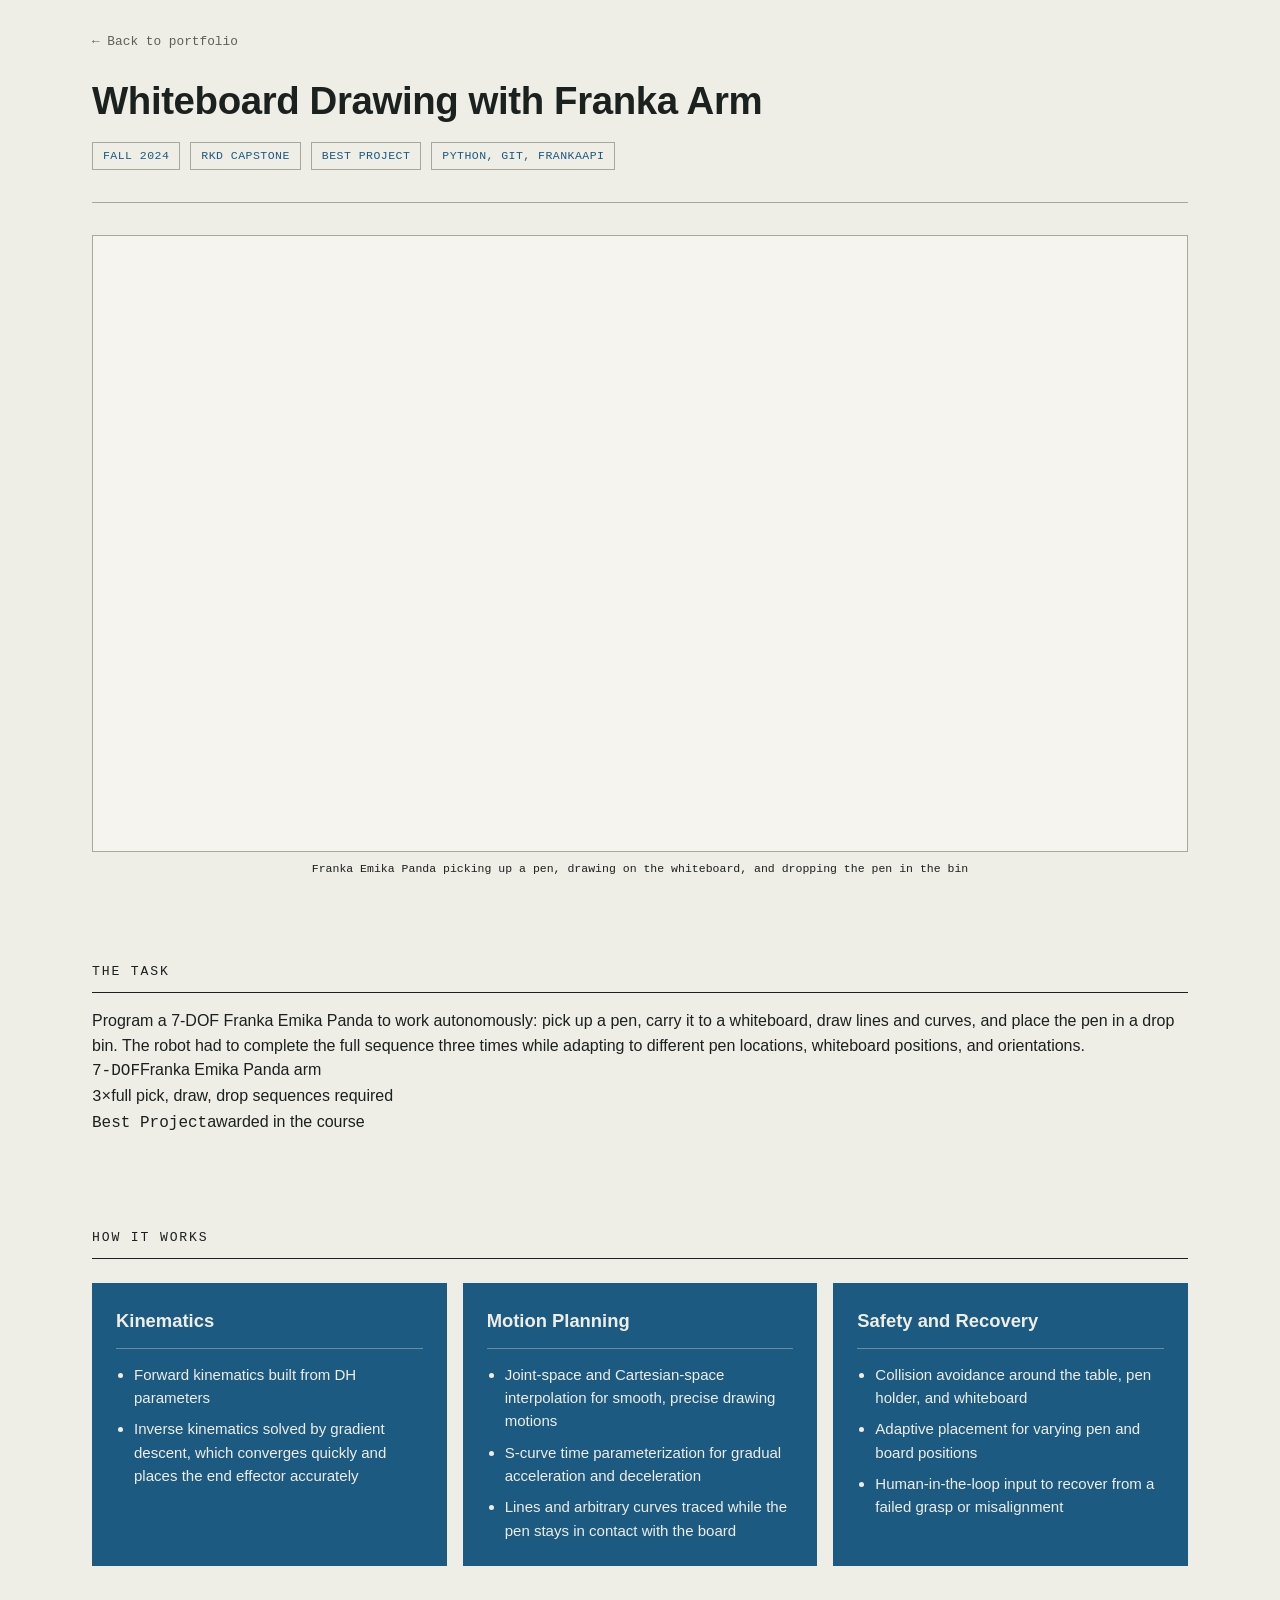
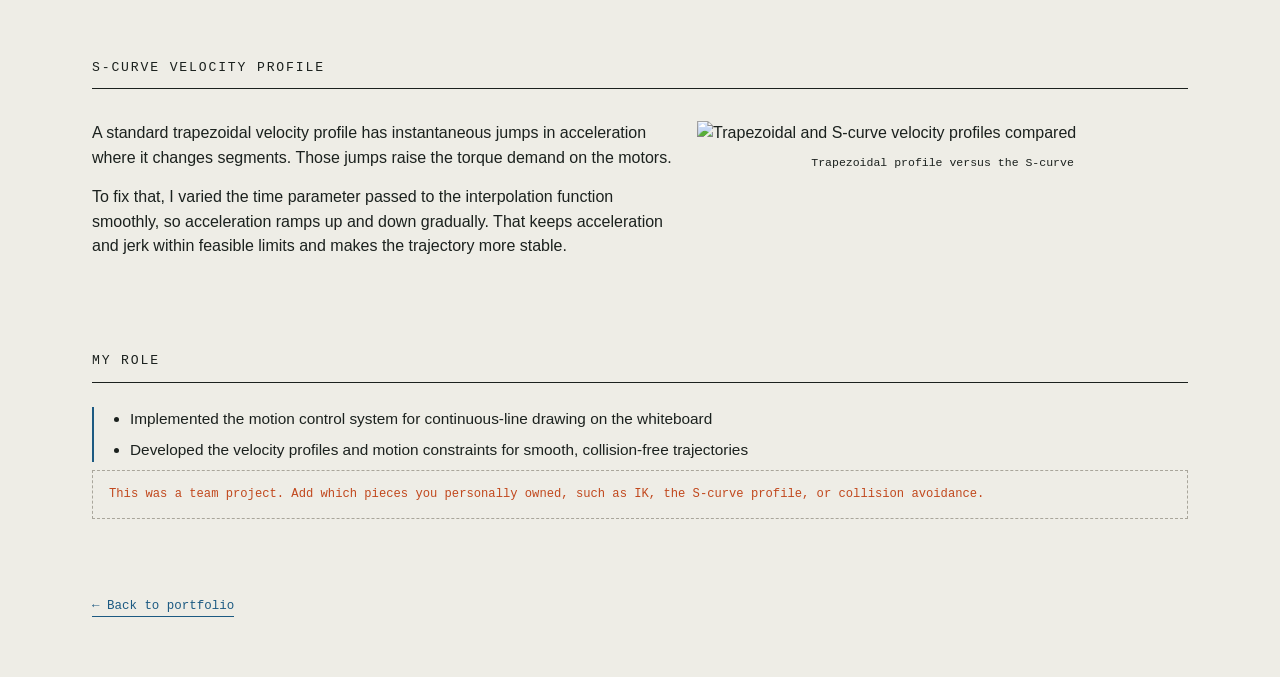
==== franka.html @ f20b1204 "updates" ====
<!DOCTYPE html>
<html lang="en">
<head>
<meta charset="UTF-8">
<meta name="viewport" content="width=device-width, initial-scale=1.0">
<title>Whiteboard Drawing with Franka Arm — Varun Sureka</title>
<!-- Copy the font <link> from your gantry.html here so the fonts match -->
<link rel="stylesheet" href="styles.css">
<!--
MEDIA to add in assets/franka/:
  trapezoidal_profile.png   from docs/ in your repo (trapezoidal vs S-curve diagram)
The demo video is embedded from YouTube, so it needs no local file.
-->
</head>
<body>

<div class="wrap wrap-wide">
  <a class="case-back mono" href="index.html">← Back to portfolio</a>

  <div class="case-header">
    <h1 class="case-title">Whiteboard Drawing with Franka Arm</h1>
    <div class="case-tags">
      <span class="case-tag">Fall 2024</span>
      <span class="case-tag">RKD Capstone</span>
      <span class="case-tag">Best Project</span>
      <span class="case-tag">Python, Git, FrankaAPI</span>
    </div>
  </div>

  <figure class="case-hero-figure">
    <div class="case-hero">
      <iframe src="https://www.youtube.com/embed/k4Xcv1jUgHI" title="Franka arm whiteboard drawing demo" style="width:100%; height:100%; border:0;" loading="lazy" allowfullscreen></iframe>
    </div>
    <figcaption class="schematic-caption">Franka Emika Panda picking up a pen, drawing on the whiteboard, and dropping the pen in the bin</figcaption>
  </figure>

  <div class="case-section">
    <div class="section-title-wrap"><div class="section-title">The Task</div><div class="rule"></div></div>
    <div class="case-prose">
      <p>Program a 7-DOF Franka Emika Panda to work autonomously: pick up a pen, carry it to a whiteboard, draw lines and curves, and place the pen in a drop bin. The robot had to complete the full sequence three times while adapting to different pen locations, whiteboard positions, and orientations.</p>
    </div>
    <div class="specs">
      <div class="spec"><span class="spec-value mono">7-DOF</span><span class="spec-label">Franka Emika Panda arm</span></div>
      <div class="spec"><span class="spec-value mono">3×</span><span class="spec-label">full pick, draw, drop sequences required</span></div>
      <div class="spec"><span class="spec-value mono">Best Project</span><span class="spec-label">awarded in the course</span></div>
    </div>
  </div>

  <div class="case-section">
    <div class="section-title-wrap"><div class="section-title">How It Works</div><div class="rule"></div></div>
    <div class="case-cols">

      <div class="case-card">
        <h3 class="case-card-title">Kinematics</h3>
        <ul>
          <li>Forward kinematics built from DH parameters</li>
          <li>Inverse kinematics solved by gradient descent, which converges quickly and places the end effector accurately</li>
        </ul>
      </div>

      <div class="case-card">
        <h3 class="case-card-title">Motion Planning</h3>
        <ul>
          <li>Joint-space and Cartesian-space interpolation for smooth, precise drawing motions</li>
          <li>S-curve time parameterization for gradual acceleration and deceleration</li>
          <li>Lines and arbitrary curves traced while the pen stays in contact with the board</li>
        </ul>
      </div>

      <div class="case-card">
        <h3 class="case-card-title">Safety and Recovery</h3>
        <ul>
          <li>Collision avoidance around the table, pen holder, and whiteboard</li>
          <li>Adaptive placement for varying pen and board positions</li>
          <li>Human-in-the-loop input to recover from a failed grasp or misalignment</li>
        </ul>
      </div>

    </div>
  </div>

  <div class="case-section">
    <div class="section-title-wrap"><div class="section-title">S-Curve Velocity Profile</div><div class="rule"></div></div>
    <div class="case-media-row">
      <div class="case-prose">
        <p>A standard trapezoidal velocity profile has instantaneous jumps in acceleration where it changes segments. Those jumps raise the torque demand on the motors.</p>
        <p>To fix that, I varied the time parameter passed to the interpolation function smoothly, so acceleration ramps up and down gradually. That keeps acceleration and jerk within feasible limits and makes the trajectory more stable.</p>
      </div>
      <figure class="schematic-figure">
        <img src="assets/franka/trapezoidal_profile.png" alt="Trapezoidal and S-curve velocity profiles compared">
        <figcaption class="schematic-caption">Trapezoidal profile versus the S-curve</figcaption>
      </figure>
    </div>
  </div>

  <div class="case-section">
    <div class="section-title-wrap"><div class="section-title">My Role</div><div class="rule"></div></div>
    <div class="case-role-box">
      <ul class="entry-bullets">
        <li>Implemented the motion control system for continuous-line drawing on the whiteboard</li>
        <li>Developed the velocity profiles and motion constraints for smooth, collision-free trajectories</li>
      </ul>
    </div>
    <div class="case-placeholder-note">This was a team project. Add which pieces you personally owned, such as IK, the S-curve profile, or collision avoidance.</div>
  </div>

  <div class="case-footer-nav">
    <a class="case-link" href="index.html">← Back to portfolio</a>
  </div>

</div>

</body>
</html>
---- styles.css ----
:root {
    --paper: #EEEDE6;
    --paper-raised: #F5F4EF;
    --ink: #1B211E;
    --graphite: #5B6259;
    --blueprint: #1C5A82;
    --signal: #C1481D;
    --line: #C9C6BB;
    --line-strong: #A9A69B;
    --fsae-tile-background: #A6192e;
    --slam-tile-background: #D8D3E6;

  }
  * { box-sizing: border-box; }
  html { scroll-behavior: smooth; }
  body { margin: 0; background: var(--paper); color: var(--ink); font-family: 'Calibri', sans-serif; font-size: 16px; line-height: 1.55; -webkit-font-smoothing: antialiased; }
  a { color: inherit; }
  a:focus-visible, button:focus-visible { outline: 2px solid var(--blueprint); outline-offset: 3px; }
  .wrap { max-width: 900px; margin: 0 auto; padding: 0 32px; }
  .mono { font-family: 'IBM Plex Mono', monospace; }
section-title-wrap
  header { padding: 48px 0 32px; border-bottom: 1px solid var(--line-strong); }
  .title-block { display: flex; justify-content: space-between; align-items: flex-end; gap: 24px; flex-wrap: wrap; }
  h1 { font-family: 'Calibri', sans-serif; font-weight: 600; font-size: clamp(1.9rem, 4.5vw, 2.5rem); margin: 0 0 4px; letter-spacing: -0.01em; }
  .degree-line { color: var(--graphite); font-size: 0.92rem; }
  .meta-strip { text-align: right; font-family: 'IBM Plex Mono', monospace; font-size: 0.8rem; color: var(--graphite); line-height: 1.9; }
  .meta-strip a { text-decoration: none; border-bottom: 1px solid var(--line-strong); }
  .meta-strip a:hover { border-color: var(--blueprint); color: var(--blueprint); }

  /* --- education (resume-style two-column rows, left-aligned) --- */
  .edu-wrap { padding: 22px 0; border-bottom: 1px solid var(--line-strong); }
  .edu-row { display: grid; grid-template-columns: 1fr auto; gap: 12px; margin-bottom: 4px; }
  .edu-row:last-child { margin-bottom: 0; }
  .edu-school { font-family: 'Calibri', sans-serif; font-weight: 600; font-size: 1rem; color: var(--ink); }
  .edu-location { font-size: 0.78rem; color: var(--graphite); }
  .edu-degree { font-size: 0.92rem; color: var(--ink); }
  .edu-dates { font-size: 0.78rem; color: var(--graphite); white-space: nowrap; }
  @media (max-width: 500px) { .edu-row { grid-template-columns: 1fr; gap: 2px; } }

  /* --- index / table of contents --- */
  .index-wrap { padding: 20px 0 8px; border-bottom: 1px solid var(--line-strong); }
  .index-label { font-family: 'IBM Plex Mono', monospace; font-size: 0.72rem; letter-spacing: 0.12em; text-transform: uppercase; color: var(--graphite); margin-bottom: 14px; }
  .index-group-label { font-family: 'IBM Plex Mono', monospace; font-size: 0.7rem; letter-spacing: 0.1em; text-transform: uppercase; color: var(--blueprint); margin: 18px 0 2px; }
  .index-group-label:first-of-type { margin-top: 0; }
  .index-row { display: grid; grid-template-columns: auto 1fr auto; gap: 14px; align-items: baseline; padding: 9px 0; border-top: 1px solid var(--line); text-decoration: none; }
  .index-group-label + .index-row { border-top: none; }
  .index-title { font-size: 0.94rem; color: var(--ink); white-space: nowrap; }
  .index-subtitle { font-size: 0.85rem; color: var(--graphite); text-align: right; }
  .index-title, .index-subtitle { transition: color 0.15s ease; }
  .index-row:hover .index-title,
  .index-row:hover .index-subtitle,
  .index-row:focus-visible .index-title,
  .index-row:focus-visible .index-subtitle { color: var(--signal); }
  .index-headline { font-family: 'IBM Plex Mono', monospace; font-size: 0.76rem; color: var(--signal); text-align: right; white-space: nowrap; }

  .section-title-wrap { padding: 44px 0 16px; }
  .wrap:has(> .section-title-wrap) + .wrap > .exp-entry,
  .wrap:has(> .section-title-wrap) + .wrap > .entry { padding-top: 0; }
  .section-title { font-family: 'IBM Plex Mono', monospace; font-size: 0.82rem; font-weight: 500; letter-spacing: 0.14em; text-transform: uppercase; color: var(--ink); margin: 0 0 10px; }
  .section-title-wrap .rule { height: 1px; background: var(--ink); }

  /* --- experience: single-column, bullet-forward --- */
  .exp-entry { padding: 36px 0; border-bottom: 1px solid var(--line); }
  .exp-entry:last-of-type { border-bottom: none; }
  .exp-title { font-family: 'Calibri', sans-serif; font-weight: 600; font-size: 1.25rem; margin: 0; }
  .exp-head { position: relative; padding-right: 150px; margin-bottom: 2px; }
  .exp-meta { position: absolute; top: 0; right: 0; display: flex; flex-direction: column; align-items: flex-end; gap: 3px; }
  .exp-duration { font-family: 'IBM Plex Mono', monospace; font-size: 0.76rem; color: var(--graphite); white-space: nowrap; }
  .exp-location { font-family: 'IBM Plex Mono', monospace; font-size: 0.72rem; color: var(--graphite); white-space: nowrap; }
  .exp-org { color: var(--blueprint); font-family: 'IBM Plex Mono', monospace; font-size: 0.8rem; margin-bottom: 16px; }

  /* --- projects: two-column with schematic --- */
  .entry { padding: 36px 0; border-bottom: 1px solid var(--line); }
  .entry:last-of-type { border-bottom: none; }
  .entry-head { display: grid; grid-template-columns: 1fr auto; align-items: baseline; gap: 16px; margin-bottom: 2px; }
  .entry-name { font-family: 'Calibri', sans-serif; font-weight: 600; font-size: 1.25rem; margin: 0; }
  .entry-duration { font-family: 'IBM Plex Mono', monospace; font-size: 0.76rem; color: var(--graphite); white-space: nowrap; }
  .entry-org { color: var(--blueprint); font-family: 'IBM Plex Mono', monospace; font-size: 0.8rem; margin-bottom: 16px; }
  .entry-body { display: grid; grid-template-columns: 0.85fr 1.15fr; gap: 30px; align-items: start; }
  @media (max-width: 720px) { .entry-body { grid-template-columns: 1fr; } .index-row { grid-template-columns: 1fr; gap: 3px; } .index-subtitle, .index-headline { text-align: left; } }
  .schematic { border: 1px solid var(--line-strong); background: var(--paper-raised); aspect-ratio: 4 / 3; display: flex; align-items: center; justify-content: center; position: relative; }
  .schematic svg { width: 78%; height: 78%; }
  .schematic img { width: 100%; height: 100%; object-fit: cover; display: block; }
  .schematic-label { position: absolute; bottom: 8px; left: 10px; font-family: 'IBM Plex Mono', monospace; font-size: 0.66rem; color: var(--ink); }
  .schematic-figure { margin: 0; }
  .schematic-caption { margin-top: 8px; text-align: center; font-family: 'IBM Plex Mono', monospace; font-size: 0.72rem; color: var(--ink); }
  .entry-bullets { margin: 0; padding-left: 18px; }
  .entry-bullets li { margin-bottom: 8px; color: var(--ink); font-size: 0.96rem; }
  .entry-bullets li:last-child { margin-bottom: 0; }

  .leadership-entry { padding: 24px 0; }
  .leadership-head { display: grid; grid-template-columns: 1fr auto; gap: 16px; align-items: baseline; margin-bottom: 4px; }
  .leadership-title { font-family: 'Calibri', sans-serif; font-weight: 600; font-size: 1.1rem; margin: 0; }
  .leadership-org { color: var(--graphite); font-size: 0.92rem; }

  .skills-section { padding: 32px 0 48px; }
  .skills-grid { display: grid; grid-template-columns: repeat(auto-fit, minmax(220px, 1fr)); gap: 28px; }
  .skill-group-label { font-family: 'IBM Plex Mono', monospace; font-size: 0.72rem; color: var(--blueprint); margin-bottom: 8px; }
  .skill-group-items { color: var(--ink); font-size: 0.95rem; line-height: 1.8; }

  footer { padding: 40px 0 64px; display: flex; justify-content: space-between; align-items: center; flex-wrap: wrap; gap: 16px; }
  .footer-note { color: var(--graphite); font-size: 0.85rem; font-family: 'IBM Plex Mono', monospace; }
  .resume-link { text-decoration: none; font-family: 'Calibri', sans-serif; font-weight: 600; font-size: 0.95rem; color: var(--ink); border: 1px solid var(--ink); padding: 10px 20px; display: inline-block; transition: background 0.15s ease, color 0.15s ease; }
  .resume-link:hover { background: var(--ink); color: var(--paper); }
  @media (prefers-reduced-motion: reduce) { html { scroll-behavior: auto; } .resume-link { transition: none; } .index-title, .index-subtitle { transition: none; } }

/* ============================================================
   CASE STUDY PAGES
   ============================================================ */

.wrap-wide { max-width: 1160px; }
.case-hero-figure { margin: 32px 0; }
.case-hero-figure .case-hero { margin: 0; }

.case-cols { display: grid; grid-template-columns: repeat(3, minmax(0, 1fr)); gap: 16px; margin-top: 8px; }
.case-cols-2 { grid-template-columns: repeat(2, minmax(0, 1fr)); }
.case-steps { gap: 40px; }
.case-steps .case-card { position: relative; }
.case-steps .case-card:not(:last-child)::after {
  content: "→"; position: absolute; right: -32px; top: 50%; transform: translateY(-50%);
  width: 24px; text-align: center; font-size: 1.6rem; color: var(--blueprint);
}
.case-loop-note { margin: 14px 0 0; text-align: center; font-family: 'IBM Plex Mono', monospace; font-size: 0.78rem; color: var(--graphite); }

@media (max-width: 720px) {
  .case-steps .case-card:not(:last-child)::after {
    content: "↓"; right: auto; left: 50%; top: auto; bottom: -34px; transform: translateX(-50%);
  }
}
.case-card { background: var(--blueprint); color: var(--paper); padding: 24px; }
.case-card--ink { background: var(--ink); }
.case-card-lg { padding: 32px; }
.case-card-title { font-family: 'Space Grotesk', sans-serif; font-weight: 600; font-size: 1.15rem; margin: 0 0 14px; padding-bottom: 12px; border-bottom: 1px solid rgba(238, 237, 230, 0.35); }
.case-card ul { margin: 0; padding-left: 18px; }
.case-card li { margin-bottom: 8px; font-size: 0.94rem; }
.case-card li:last-child { margin-bottom: 0; }
.case-card-figs { 
  display: grid; 
  grid-template-columns: 1fr 1fr; 
  gap: 12px; 
  margin-top: 18px; 
}

.case-card-figs figure {
  margin: 0; /* Removes browser default margins on figures */
}

.case-card-figs img { 
  width: 100%; 
  object-fit: contain; /* or cover, depending on what looks best for your graphs */
  display: block; 
  background: var(--paper-raised); 
  border: 1px solid var(--line-strong); /* Optional: adds a nice border to match your schematic style */
}

.case-media-row { display: grid; grid-template-columns: minmax(0, 1.2fr) minmax(0, 1fr); gap: 16px; margin-top: 16px; align-items: start; }

@media (max-width: 720px) {
  .case-cols, .case-cols-2, .case-media-row { grid-template-columns: 1fr; }
}
.case-back { display: inline-block; padding: 32px 0 0; font-family: 'IBM Plex Mono', monospace; font-size: 0.8rem; color: var(--graphite); text-decoration: none; }
.case-back:hover { color: var(--blueprint); }

.case-header { padding: 18px 0 32px; border-bottom: 1px solid var(--line-strong); }
.case-title { font-family: 'Calibri', sans-serif; font-weight: 600; font-size: clamp(1.8rem, 4.5vw, 2.4rem); margin: 0 0 12px; letter-spacing: -0.01em; }
.case-tags { display: flex; flex-wrap: wrap; gap: 10px; }
.case-tag { font-family: 'IBM Plex Mono', monospace; font-size: 0.72rem; color: var(--blueprint); border: 1px solid var(--line-strong); padding: 4px 10px; text-transform: uppercase; letter-spacing: 0.04em; }

.case-hero { margin: 32px 0; border: 1px solid var(--line-strong); background: var(--paper-raised); aspect-ratio: 16 / 9; display: flex; align-items: center; justify-content: center; position: relative; overflow: hidden; }
.case-hero video, .case-hero img { width: 100%; height: 100%; object-fit: cover; display: block; }
.case-hero-placeholder { font-family: 'IBM Plex Mono', monospace; font-size: 0.8rem; color: var(--graphite); text-align: center; padding: 20px; }

.case-section { padding: 8px 0 40px; }
.case-prose p { margin: 0 0 14px; color: var(--ink); font-size: 1rem; }
.case-prose p:last-child { margin-bottom: 0; }

.case-gallery { display: grid; grid-template-columns: repeat(auto-fit, minmax(180px, 1fr)); gap: 16px; margin-top: 16px; }
.case-gallery-item { border: 1px solid var(--line-strong); background: var(--paper-raised); aspect-ratio: 4 / 3; display: flex; align-items: center; justify-content: center; }
.case-gallery-item span { font-family: 'IBM Plex Mono', monospace; font-size: 0.68rem; color: var(--graphite); padding: 8px; text-align: center; }

.case-role-box { border-left: 2px solid var(--blueprint); padding-left: 18px; margin-top: 8px; }

.case-placeholder-note { font-family: 'IBM Plex Mono', monospace; font-size: 0.76rem; color: var(--signal); border: 1px dashed var(--line-strong); padding: 14px 16px; margin: 8px 0 0; }

.case-footer-nav { padding: 24px 0 60px; }

.case-link { display: inline-block; margin-top: 14px; font-family: 'IBM Plex Mono', monospace; font-size: 0.78rem; color: var(--blueprint); text-decoration: none; border-bottom: 1px solid var(--blueprint); }
.case-link:hover { color: var(--signal); border-color: var(--signal); }
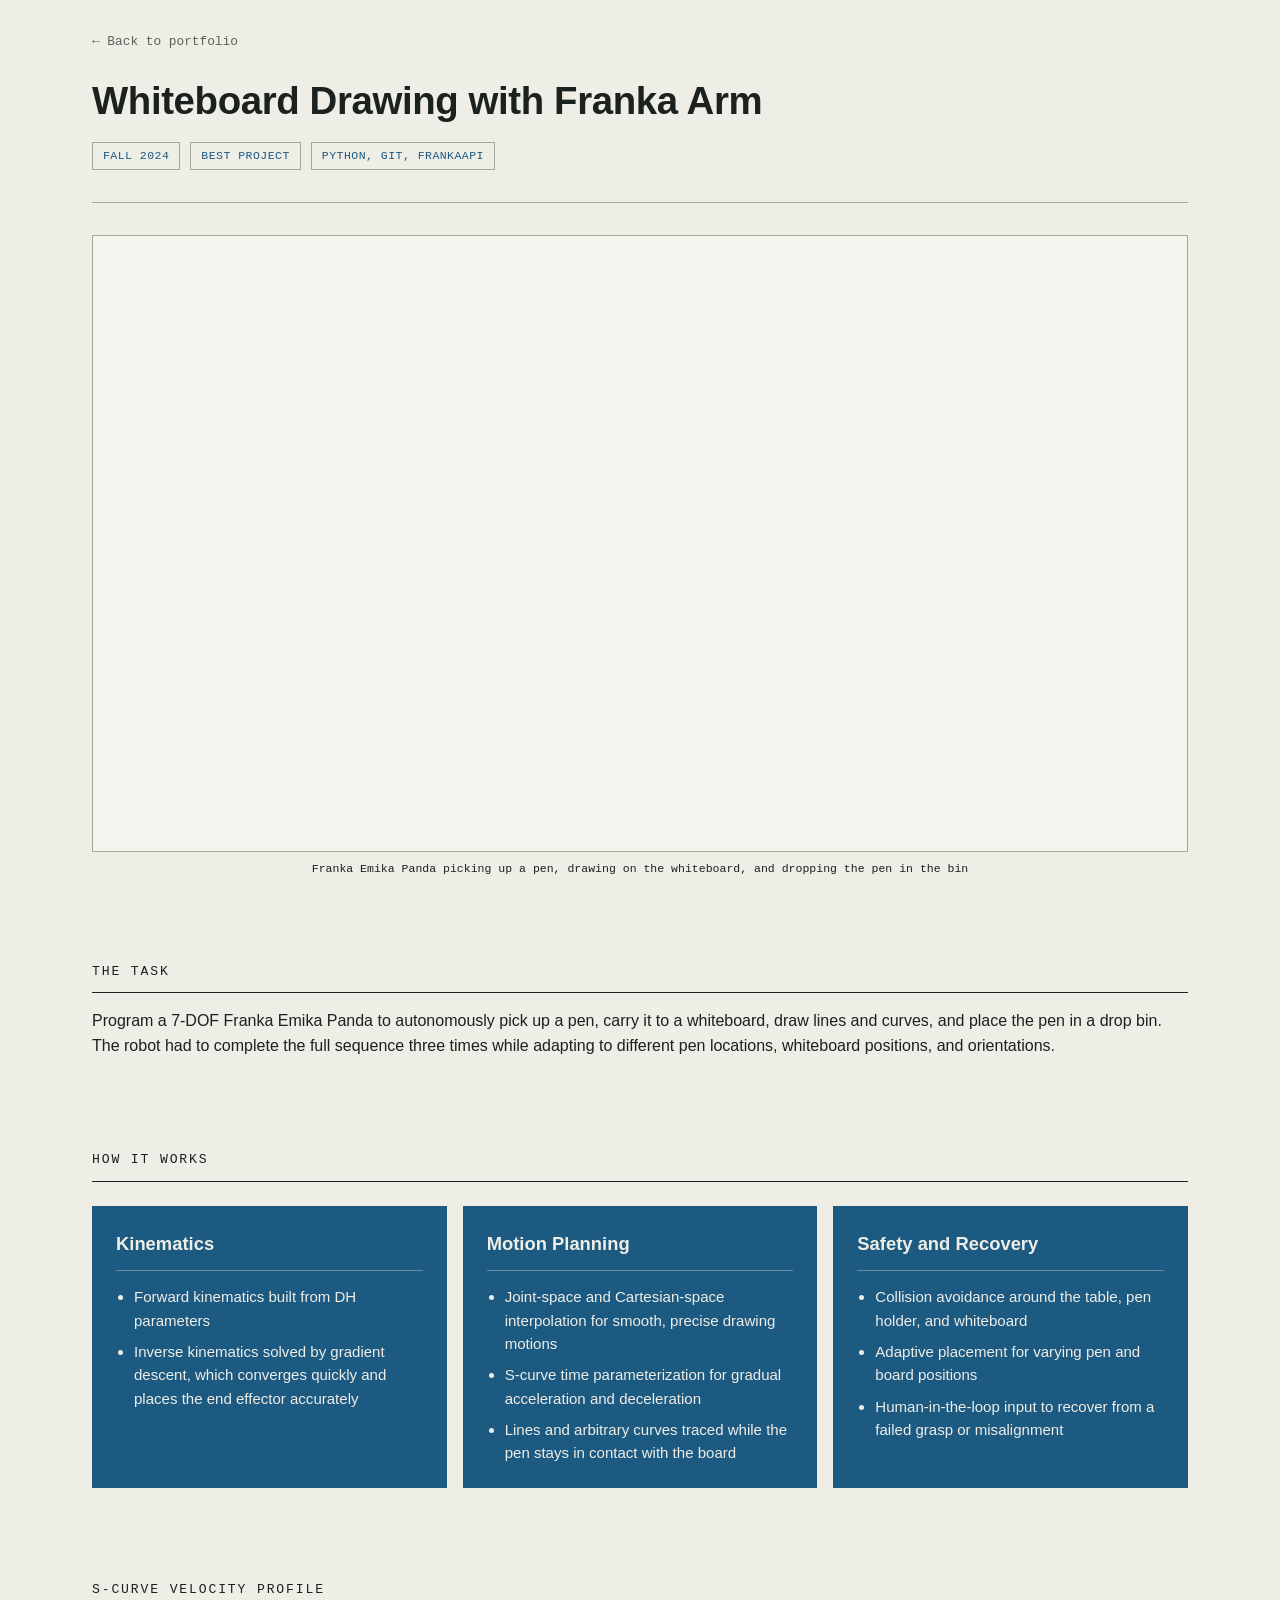
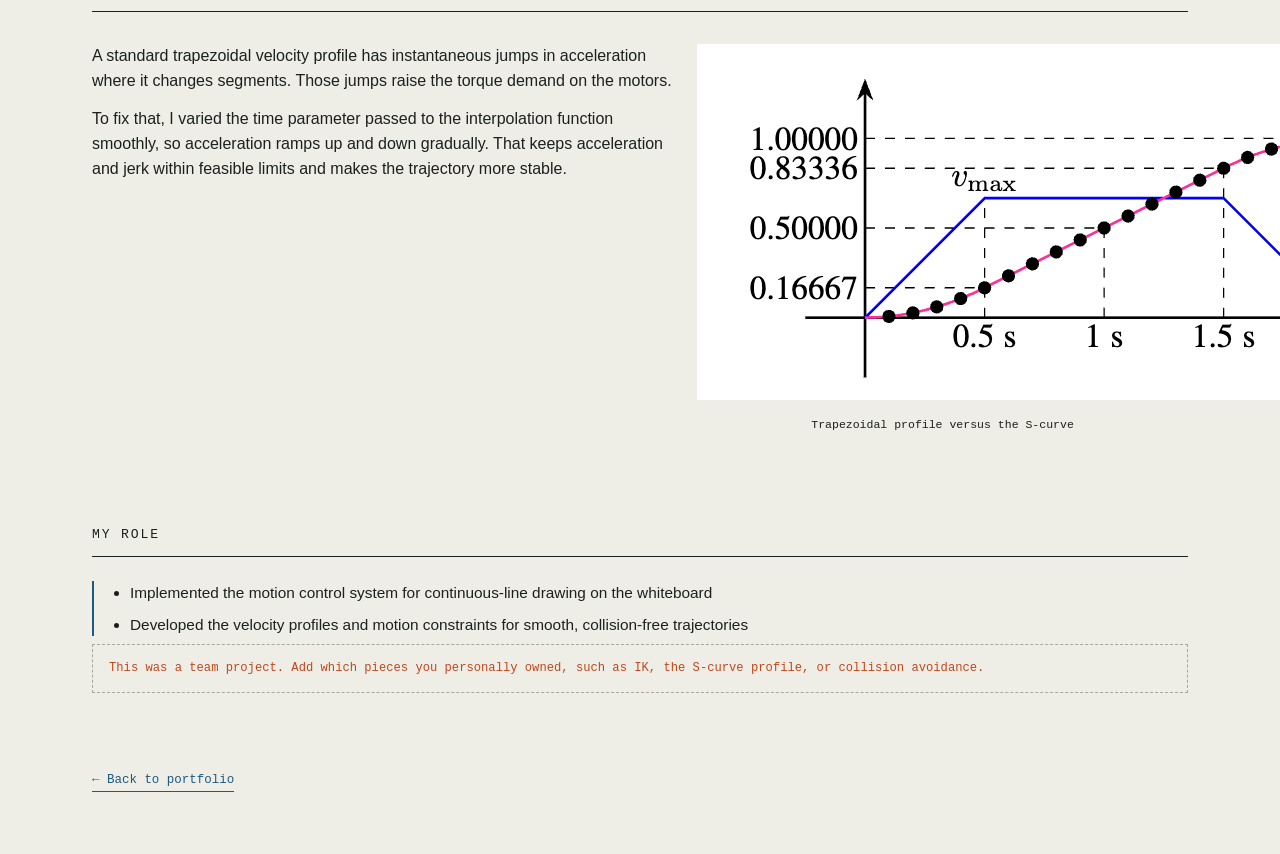
==== commit 016b43ba: "updates" ====
--- a/franka.html
+++ b/franka.html
@@ -21,7 +21,6 @@
     <h1 class="case-title">Whiteboard Drawing with Franka Arm</h1>
     <div class="case-tags">
       <span class="case-tag">Fall 2024</span>
-      <span class="case-tag">RKD Capstone</span>
       <span class="case-tag">Best Project</span>
       <span class="case-tag">Python, Git, FrankaAPI</span>
     </div>
@@ -37,12 +36,7 @@
   <div class="case-section">
     <div class="section-title-wrap"><div class="section-title">The Task</div><div class="rule"></div></div>
     <div class="case-prose">
-      <p>Program a 7-DOF Franka Emika Panda to work autonomously: pick up a pen, carry it to a whiteboard, draw lines and curves, and place the pen in a drop bin. The robot had to complete the full sequence three times while adapting to different pen locations, whiteboard positions, and orientations.</p>
-    </div>
-    <div class="specs">
-      <div class="spec"><span class="spec-value mono">7-DOF</span><span class="spec-label">Franka Emika Panda arm</span></div>
-      <div class="spec"><span class="spec-value mono">3×</span><span class="spec-label">full pick, draw, drop sequences required</span></div>
-      <div class="spec"><span class="spec-value mono">Best Project</span><span class="spec-label">awarded in the course</span></div>
+      <p>Program a 7-DOF Franka Emika Panda to autonomously pick up a pen, carry it to a whiteboard, draw lines and curves, and place the pen in a drop bin. The robot had to complete the full sequence three times while adapting to different pen locations, whiteboard positions, and orientations.</p>
     </div>
   </div>
 
@@ -87,7 +81,7 @@
         <p>To fix that, I varied the time parameter passed to the interpolation function smoothly, so acceleration ramps up and down gradually. That keeps acceleration and jerk within feasible limits and makes the trajectory more stable.</p>
       </div>
       <figure class="schematic-figure">
-        <img src="assets/franka/trapezoidal_profile.png" alt="Trapezoidal and S-curve velocity profiles compared">
+        <img src="assets/rkd/trapezoidal_profile.png" alt="Trapezoidal and S-curve velocity profiles compared" style="">
         <figcaption class="schematic-caption">Trapezoidal profile versus the S-curve</figcaption>
       </figure>
     </div>
--- a/styles.css
+++ b/styles.css
@@ -120,6 +120,11 @@
   content: "→"; position: absolute; right: -32px; top: 50%; transform: translateY(-50%);
   width: 24px; text-align: center; font-size: 1.6rem; color: var(--blueprint);
 }
+.case-steps .case-card-title { white-space: nowrap; font-size: 1.05rem; }
+
+@media (max-width: 1000px) {
+  .case-steps .case-card-title { white-space: normal; }
+}
 .case-loop-note { margin: 14px 0 0; text-align: center; font-family: 'IBM Plex Mono', monospace; font-size: 0.78rem; color: var(--graphite); }
 
 @media (max-width: 720px) {
@@ -185,4 +190,13 @@
 .case-footer-nav { padding: 24px 0 60px; }
 
 .case-link { display: inline-block; margin-top: 14px; font-family: 'IBM Plex Mono', monospace; font-size: 0.78rem; color: var(--blueprint); text-decoration: none; border-bottom: 1px solid var(--blueprint); }
-.case-link:hover { color: var(--signal); border-color: var(--signal); }+.case-link:hover { color: var(--signal); border-color: var(--signal); }
+
+.result-trio { display: grid; grid-template-columns: repeat(3, minmax(0, 1fr)); gap: 16px; margin-top: 16px; }
+.result-trio .schematic-figure { margin: 0; }
+.result-trio img,
+.result-trio video { width: 100%; aspect-ratio: 1 / 1; object-fit: cover; display: block; background: var(--paper-raised); border: 1px solid var(--line-strong); }
+
+@media (max-width: 720px) {
+  .result-trio { grid-template-columns: 1fr; }
+}
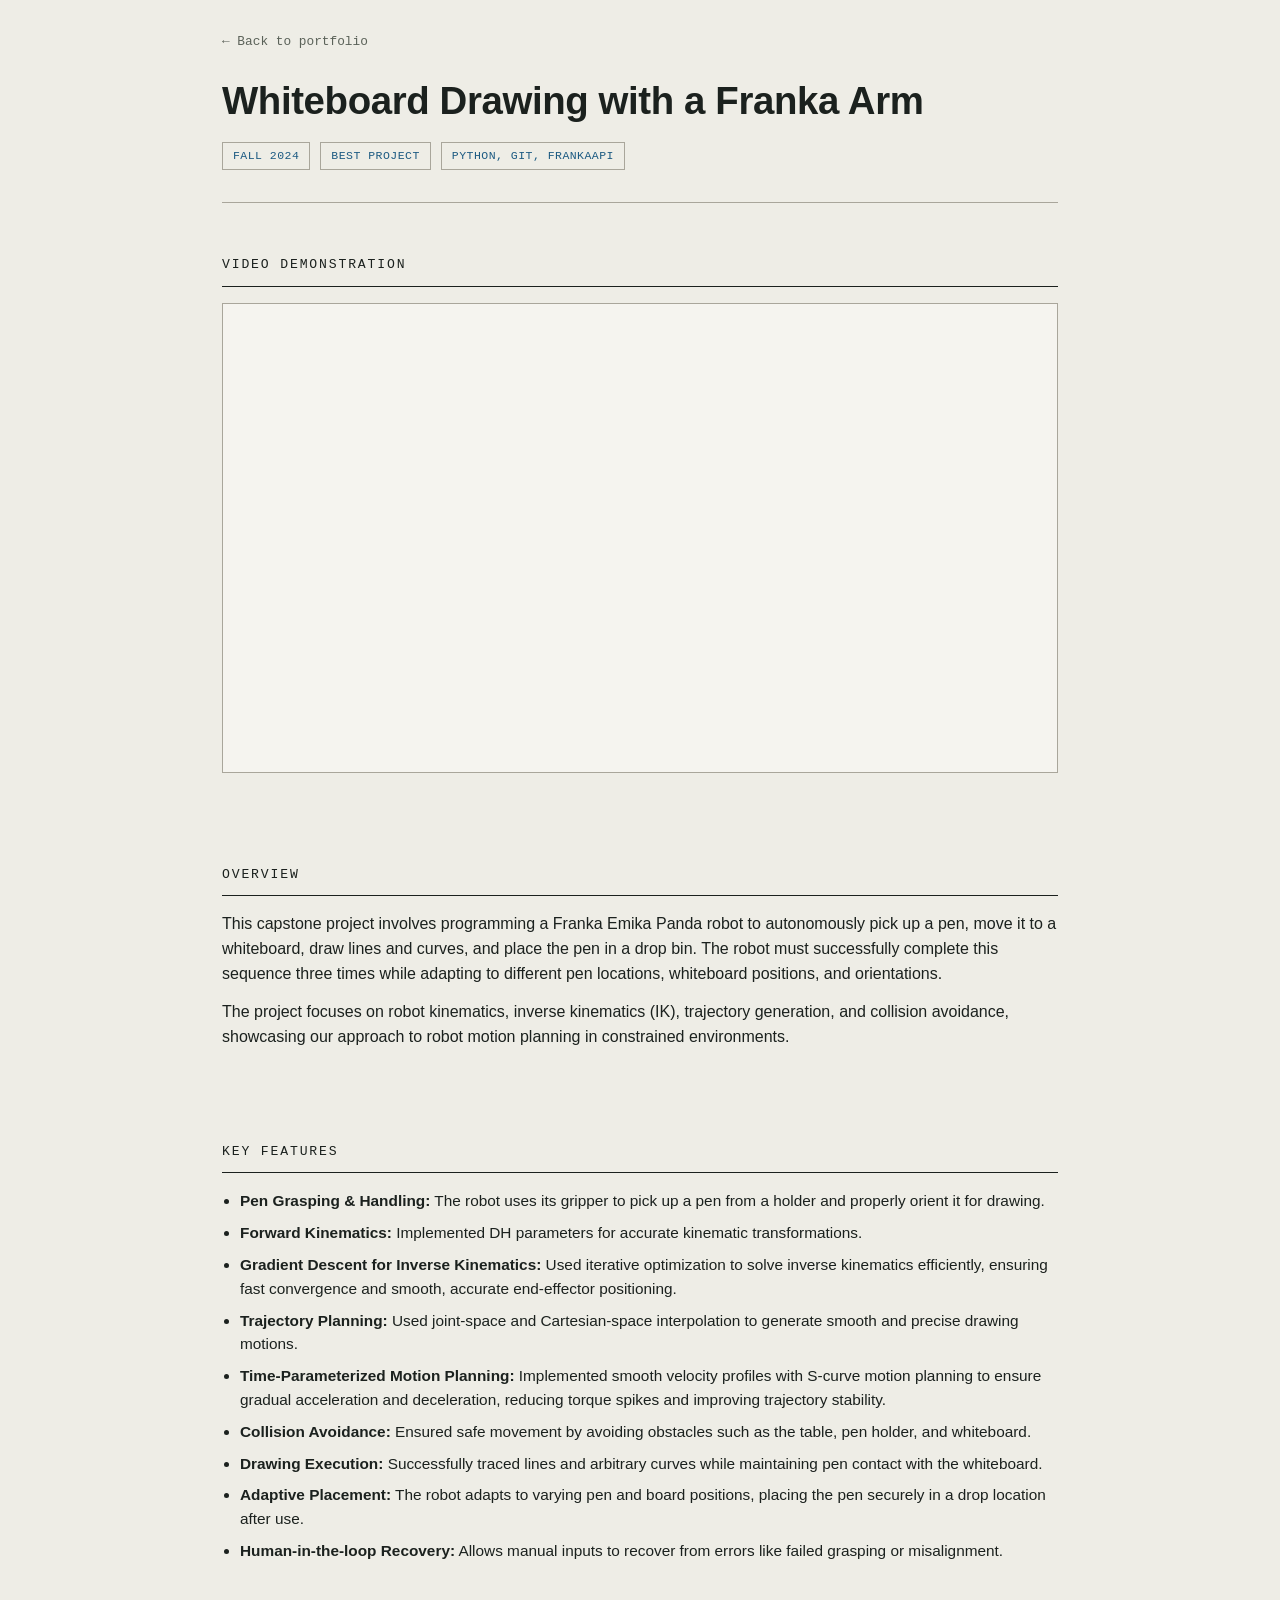
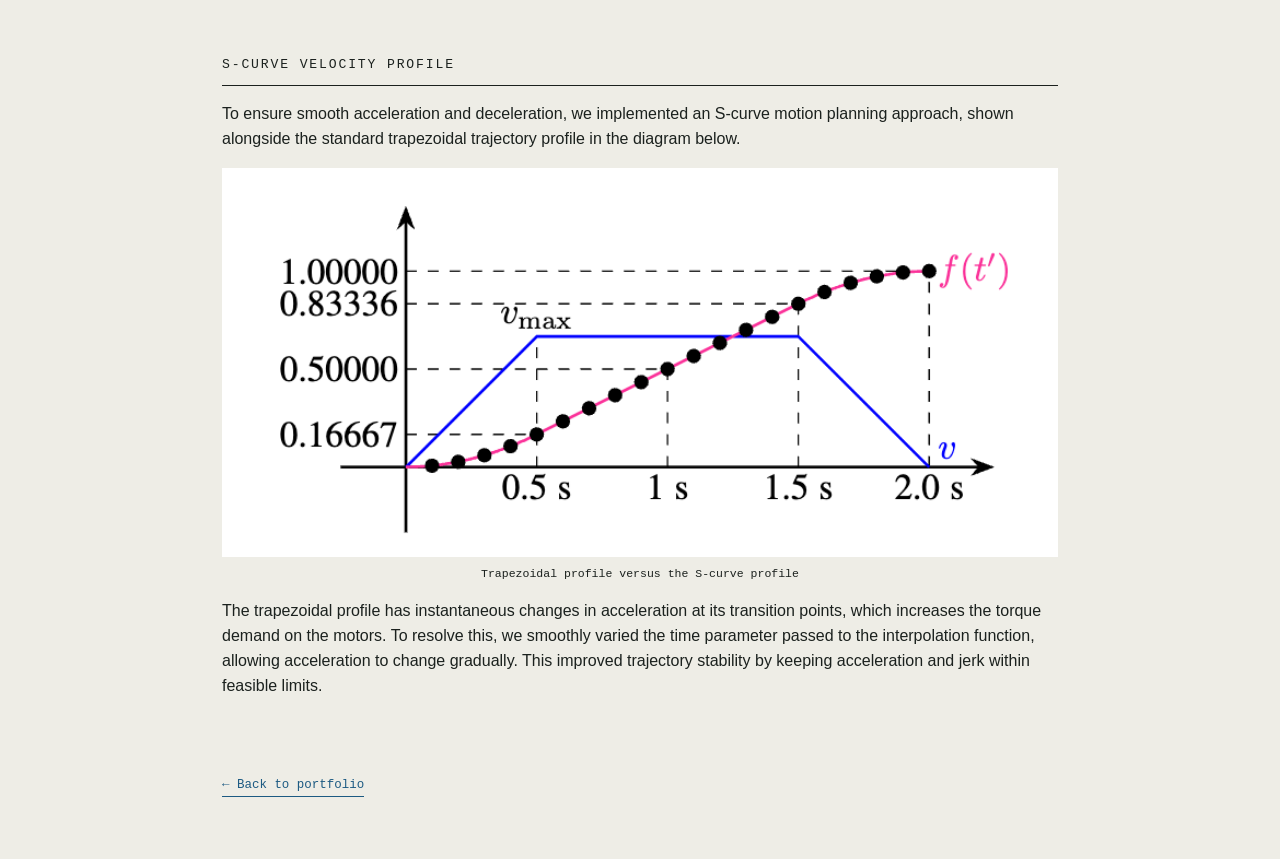
==== commit 73e8d36c: "updates" ====
--- a/franka.html
+++ b/franka.html
@@ -8,17 +8,17 @@
 <link rel="stylesheet" href="styles.css">
 <!--
 MEDIA to add in assets/franka/:
-  trapezoidal_profile.png   from docs/ in your repo (trapezoidal vs S-curve diagram)
+  trapezoidal_profile.png   from docs/ in your repo
 The demo video is embedded from YouTube, so it needs no local file.
 -->
 </head>
 <body>
 
-<div class="wrap wrap-wide">
+<div class="wrap">
   <a class="case-back mono" href="index.html">← Back to portfolio</a>
 
   <div class="case-header">
-    <h1 class="case-title">Whiteboard Drawing with Franka Arm</h1>
+    <h1 class="case-title">Whiteboard Drawing with a Franka Arm</h1>
     <div class="case-tags">
       <span class="case-tag">Fall 2024</span>
       <span class="case-tag">Best Project</span>
@@ -26,76 +26,48 @@
     </div>
   </div>
 
-  <figure class="case-hero-figure">
-    <div class="case-hero">
-      <iframe src="https://www.youtube.com/embed/k4Xcv1jUgHI" title="Franka arm whiteboard drawing demo" style="width:100%; height:100%; border:0;" loading="lazy" allowfullscreen></iframe>
-    </div>
-    <figcaption class="schematic-caption">Franka Emika Panda picking up a pen, drawing on the whiteboard, and dropping the pen in the bin</figcaption>
-  </figure>
-
   <div class="case-section">
-    <div class="section-title-wrap"><div class="section-title">The Task</div><div class="rule"></div></div>
-    <div class="case-prose">
-      <p>Program a 7-DOF Franka Emika Panda to autonomously pick up a pen, carry it to a whiteboard, draw lines and curves, and place the pen in a drop bin. The robot had to complete the full sequence three times while adapting to different pen locations, whiteboard positions, and orientations.</p>
+    <div class="section-title-wrap"><div class="section-title">Video Demonstration</div><div class="rule"></div></div>
+    <div class="case-hero" style="margin: 0;">
+      <iframe src="https://www.youtube.com/embed/k4Xcv1jUgHI" title="Franka arm whiteboard drawing demo" style="width: 100%; height: 100%; border: 0;" loading="lazy" allowfullscreen></iframe>
     </div>
   </div>
 
   <div class="case-section">
-    <div class="section-title-wrap"><div class="section-title">How It Works</div><div class="rule"></div></div>
-    <div class="case-cols">
-
-      <div class="case-card">
-        <h3 class="case-card-title">Kinematics</h3>
-        <ul>
-          <li>Forward kinematics built from DH parameters</li>
-          <li>Inverse kinematics solved by gradient descent, which converges quickly and places the end effector accurately</li>
-        </ul>
-      </div>
-
-      <div class="case-card">
-        <h3 class="case-card-title">Motion Planning</h3>
-        <ul>
-          <li>Joint-space and Cartesian-space interpolation for smooth, precise drawing motions</li>
-          <li>S-curve time parameterization for gradual acceleration and deceleration</li>
-          <li>Lines and arbitrary curves traced while the pen stays in contact with the board</li>
-        </ul>
-      </div>
-
-      <div class="case-card">
-        <h3 class="case-card-title">Safety and Recovery</h3>
-        <ul>
-          <li>Collision avoidance around the table, pen holder, and whiteboard</li>
-          <li>Adaptive placement for varying pen and board positions</li>
-          <li>Human-in-the-loop input to recover from a failed grasp or misalignment</li>
-        </ul>
-      </div>
-
+    <div class="section-title-wrap"><div class="section-title">Overview</div><div class="rule"></div></div>
+    <div class="case-prose">
+      <p>This capstone project involves programming a Franka Emika Panda robot to autonomously pick up a pen, move it to a whiteboard, draw lines and curves, and place the pen in a drop bin. The robot must successfully complete this sequence three times while adapting to different pen locations, whiteboard positions, and orientations.</p>
+      <p>The project focuses on robot kinematics, inverse kinematics (IK), trajectory generation, and collision avoidance, showcasing our approach to robot motion planning in constrained environments.</p>
     </div>
   </div>
 
   <div class="case-section">
-    <div class="section-title-wrap"><div class="section-title">S-Curve Velocity Profile</div><div class="rule"></div></div>
-    <div class="case-media-row">
-      <div class="case-prose">
-        <p>A standard trapezoidal velocity profile has instantaneous jumps in acceleration where it changes segments. Those jumps raise the torque demand on the motors.</p>
-        <p>To fix that, I varied the time parameter passed to the interpolation function smoothly, so acceleration ramps up and down gradually. That keeps acceleration and jerk within feasible limits and makes the trajectory more stable.</p>
-      </div>
-      <figure class="schematic-figure">
-        <img src="assets/rkd/trapezoidal_profile.png" alt="Trapezoidal and S-curve velocity profiles compared" style="">
-        <figcaption class="schematic-caption">Trapezoidal profile versus the S-curve</figcaption>
-      </figure>
-    </div>
+    <div class="section-title-wrap"><div class="section-title">Key Features</div><div class="rule"></div></div>
+    <ul class="entry-bullets">
+      <li><strong>Pen Grasping &amp; Handling:</strong> The robot uses its gripper to pick up a pen from a holder and properly orient it for drawing.</li>
+      <li><strong>Forward Kinematics:</strong> Implemented DH parameters for accurate kinematic transformations.</li>
+      <li><strong>Gradient Descent for Inverse Kinematics:</strong> Used iterative optimization to solve inverse kinematics efficiently, ensuring fast convergence and smooth, accurate end-effector positioning.</li>
+      <li><strong>Trajectory Planning:</strong> Used joint-space and Cartesian-space interpolation to generate smooth and precise drawing motions.</li>
+      <li><strong>Time-Parameterized Motion Planning:</strong> Implemented smooth velocity profiles with S-curve motion planning to ensure gradual acceleration and deceleration, reducing torque spikes and improving trajectory stability.</li>
+      <li><strong>Collision Avoidance:</strong> Ensured safe movement by avoiding obstacles such as the table, pen holder, and whiteboard.</li>
+      <li><strong>Drawing Execution:</strong> Successfully traced lines and arbitrary curves while maintaining pen contact with the whiteboard.</li>
+      <li><strong>Adaptive Placement:</strong> The robot adapts to varying pen and board positions, placing the pen securely in a drop location after use.</li>
+      <li><strong>Human-in-the-loop Recovery:</strong> Allows manual inputs to recover from errors like failed grasping or misalignment.</li>
+    </ul>
   </div>
 
   <div class="case-section">
-    <div class="section-title-wrap"><div class="section-title">My Role</div><div class="rule"></div></div>
-    <div class="case-role-box">
-      <ul class="entry-bullets">
-        <li>Implemented the motion control system for continuous-line drawing on the whiteboard</li>
-        <li>Developed the velocity profiles and motion constraints for smooth, collision-free trajectories</li>
-      </ul>
+    <div class="section-title-wrap"><div class="section-title">S-Curve Velocity Profile</div><div class="rule"></div></div>
+    <div class="case-prose">
+      <p>To ensure smooth acceleration and deceleration, we implemented an S-curve motion planning approach, shown alongside the standard trapezoidal trajectory profile in the diagram below.</p>
     </div>
-    <div class="case-placeholder-note">This was a team project. Add which pieces you personally owned, such as IK, the S-curve profile, or collision avoidance.</div>
+    <figure class="schematic-figure" style="margin: 16px 0;">
+      <img src="assets/rkd/trapezoidal_profile.png" alt="Trapezoidal and S-curve velocity profiles compared" style="width: 100%; height: auto; display: block;">
+      <figcaption class="schematic-caption">Trapezoidal profile versus the S-curve profile</figcaption>
+    </figure>
+    <div class="case-prose">
+      <p>The trapezoidal profile has instantaneous changes in acceleration at its transition points, which increases the torque demand on the motors. To resolve this, we smoothly varied the time parameter passed to the interpolation function, allowing acceleration to change gradually. This improved trajectory stability by keeping acceleration and jerk within feasible limits.</p>
+    </div>
   </div>
 
   <div class="case-footer-nav">
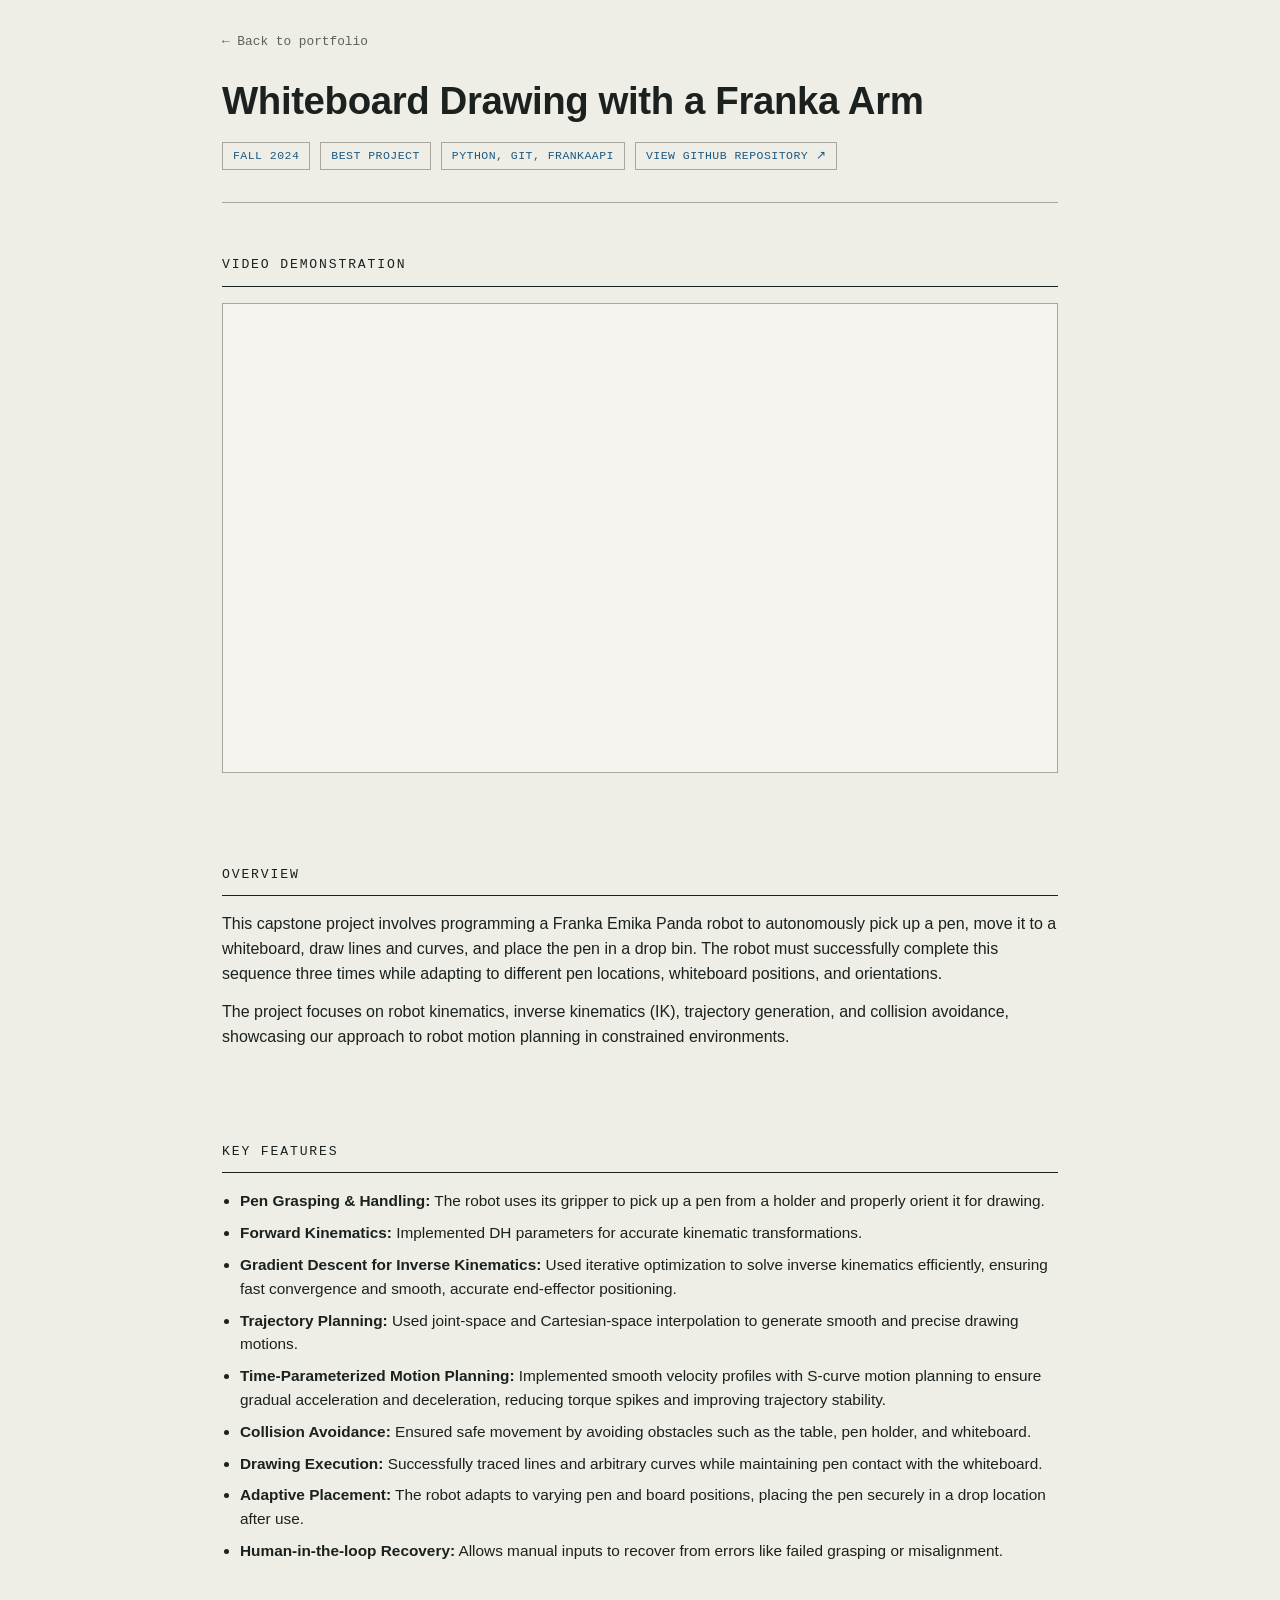
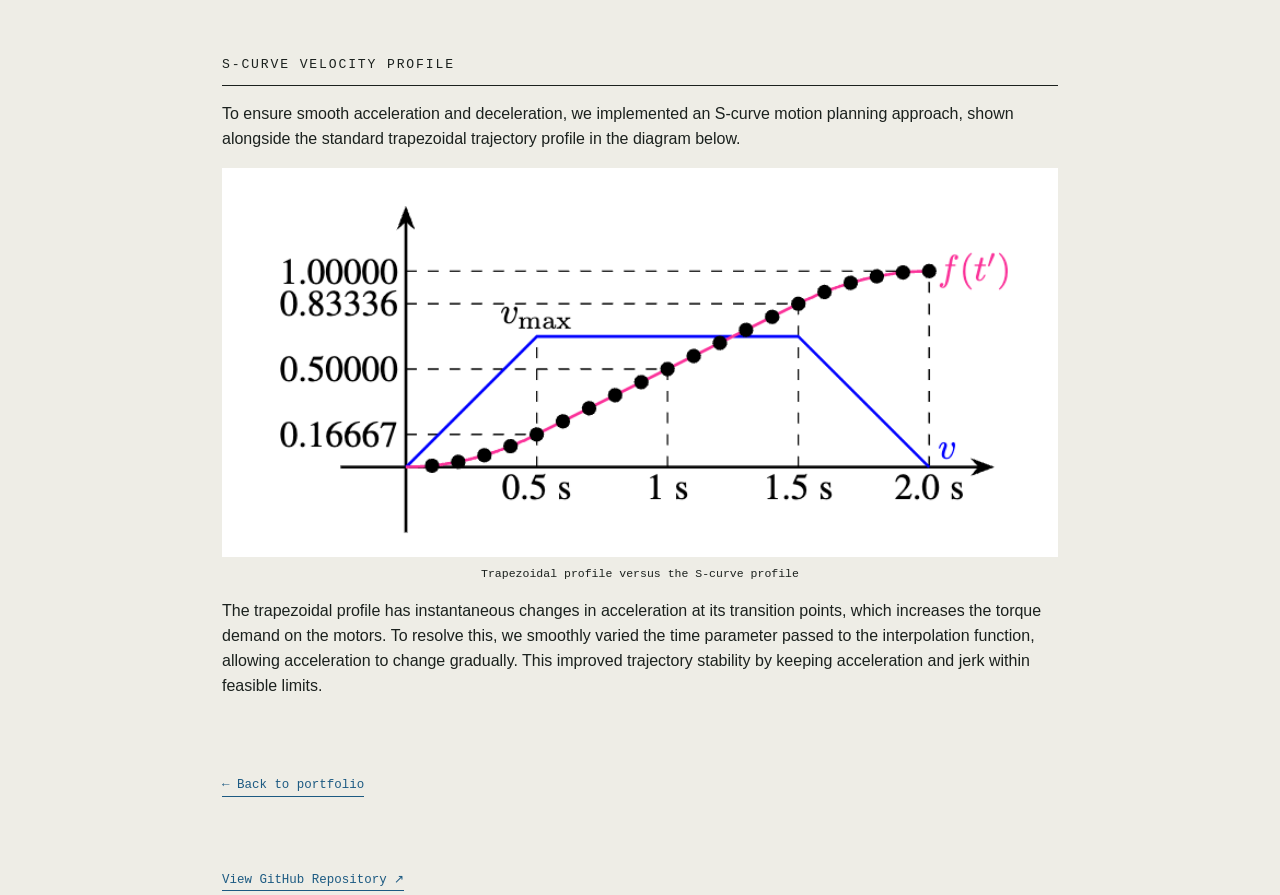
==== commit a1cb950f: "updates" ====
--- a/franka.html
+++ b/franka.html
@@ -4,13 +4,7 @@
 <meta charset="UTF-8">
 <meta name="viewport" content="width=device-width, initial-scale=1.0">
 <title>Whiteboard Drawing with Franka Arm — Varun Sureka</title>
-<!-- Copy the font <link> from your gantry.html here so the fonts match -->
 <link rel="stylesheet" href="styles.css">
-<!--
-MEDIA to add in assets/franka/:
-  trapezoidal_profile.png   from docs/ in your repo
-The demo video is embedded from YouTube, so it needs no local file.
--->
 </head>
 <body>
 
@@ -23,6 +17,7 @@
       <span class="case-tag">Fall 2024</span>
       <span class="case-tag">Best Project</span>
       <span class="case-tag">Python, Git, FrankaAPI</span>
+      <a class="case-tag case-tag--link" href="https://github.com/varunsureka24/robot-kinematics-and-dynamics" target="_blank" rel="noopener">View GitHub Repository ↗</a>
     </div>
   </div>
 
@@ -71,10 +66,7 @@
   </div>
 
   <div class="case-footer-nav">
-    <a class="case-link" href="index.html">← Back to portfolio</a>
-  </div>
-
-</div>
-
+    <a class="case-link" href="index.html">← Back to portfolio</a> </div>
+    <a class="case-link" href="https://github.com/varunsureka24/robot-kinematics-and-dynamics" target="_blank" rel="noopener">View GitHub Repository ↗</a>
 </body>
 </html>
--- a/styles.css
+++ b/styles.css
@@ -199,4 +199,9 @@
 
 @media (max-width: 720px) {
   .result-trio { grid-template-columns: 1fr; }
-}+}
+
+.case-tag--link { text-decoration: none; background: var(--paper); color: var(--blueprint); border-color: var(--line-strong); }
+.case-tag--link:hover { color: var(--signal); border-color: var(--signal); }
+.case-footer-nav .case-link + .case-link { margin-left: 24px; }
+.case-link + .case-link { margin-left: 20px; }
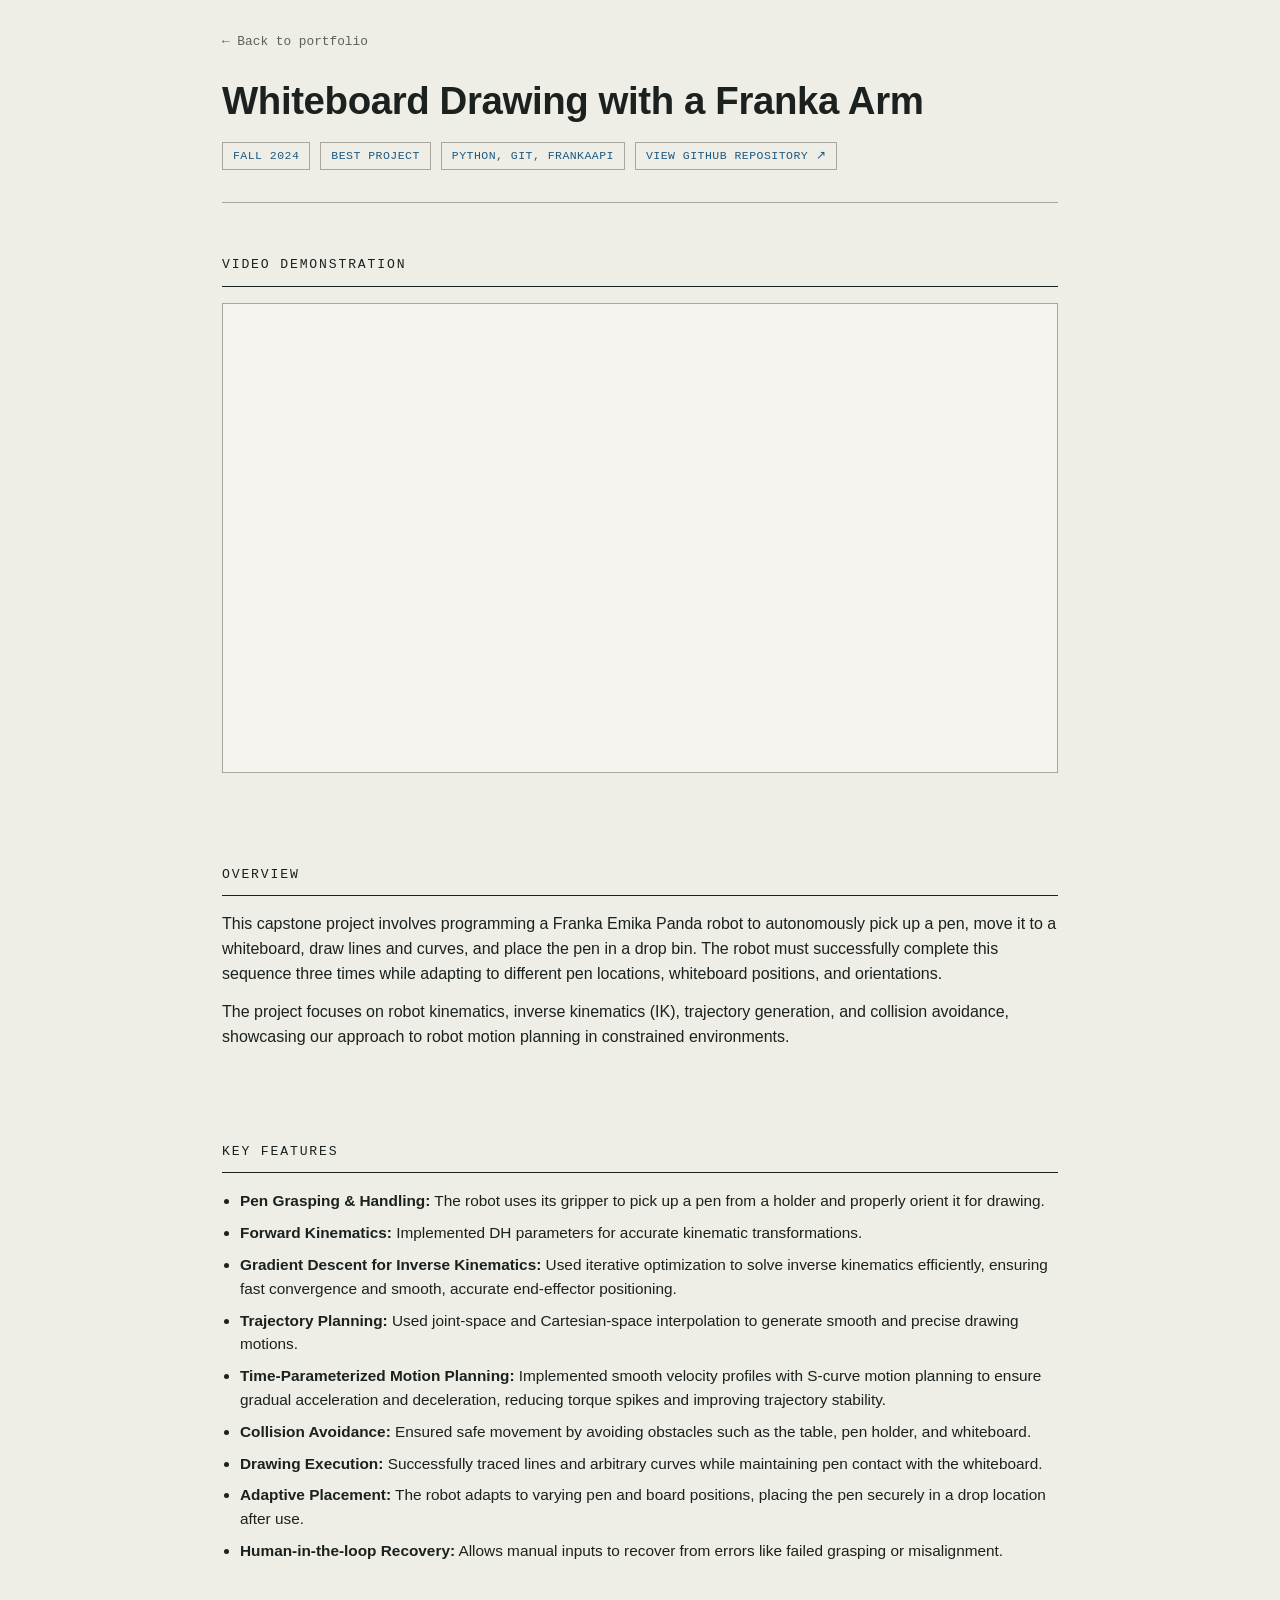
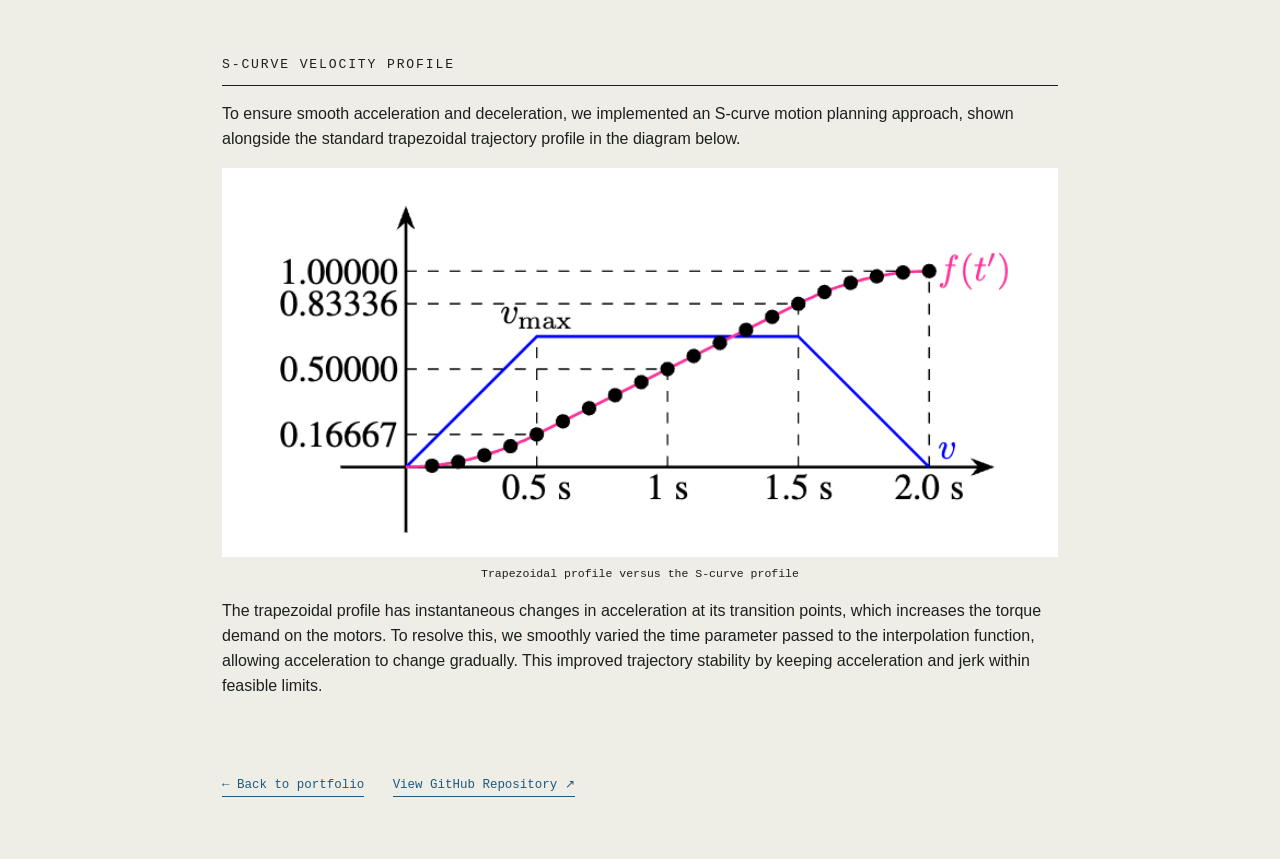
==== commit 70710b5a: "updates" ====
--- a/franka.html
+++ b/franka.html
@@ -66,7 +66,8 @@
   </div>
 
   <div class="case-footer-nav">
-    <a class="case-link" href="index.html">← Back to portfolio</a> </div>
+    <a class="case-link" href="index.html">← Back to portfolio</a> 
     <a class="case-link" href="https://github.com/varunsureka24/robot-kinematics-and-dynamics" target="_blank" rel="noopener">View GitHub Repository ↗</a>
-</body>
+    </div>
+  </body>
 </html>
--- a/styles.css
+++ b/styles.css
@@ -204,4 +204,7 @@
 .case-tag--link { text-decoration: none; background: var(--paper); color: var(--blueprint); border-color: var(--line-strong); }
 .case-tag--link:hover { color: var(--signal); border-color: var(--signal); }
 .case-footer-nav .case-link + .case-link { margin-left: 24px; }
-.case-link + .case-link { margin-left: 20px; }+.case-link + .case-link { margin-left: 20px; }
+
+.exp-entry--compact { padding: 14px 0; }
+.exp-entry--compact .exp-head { min-height: 44px; }
